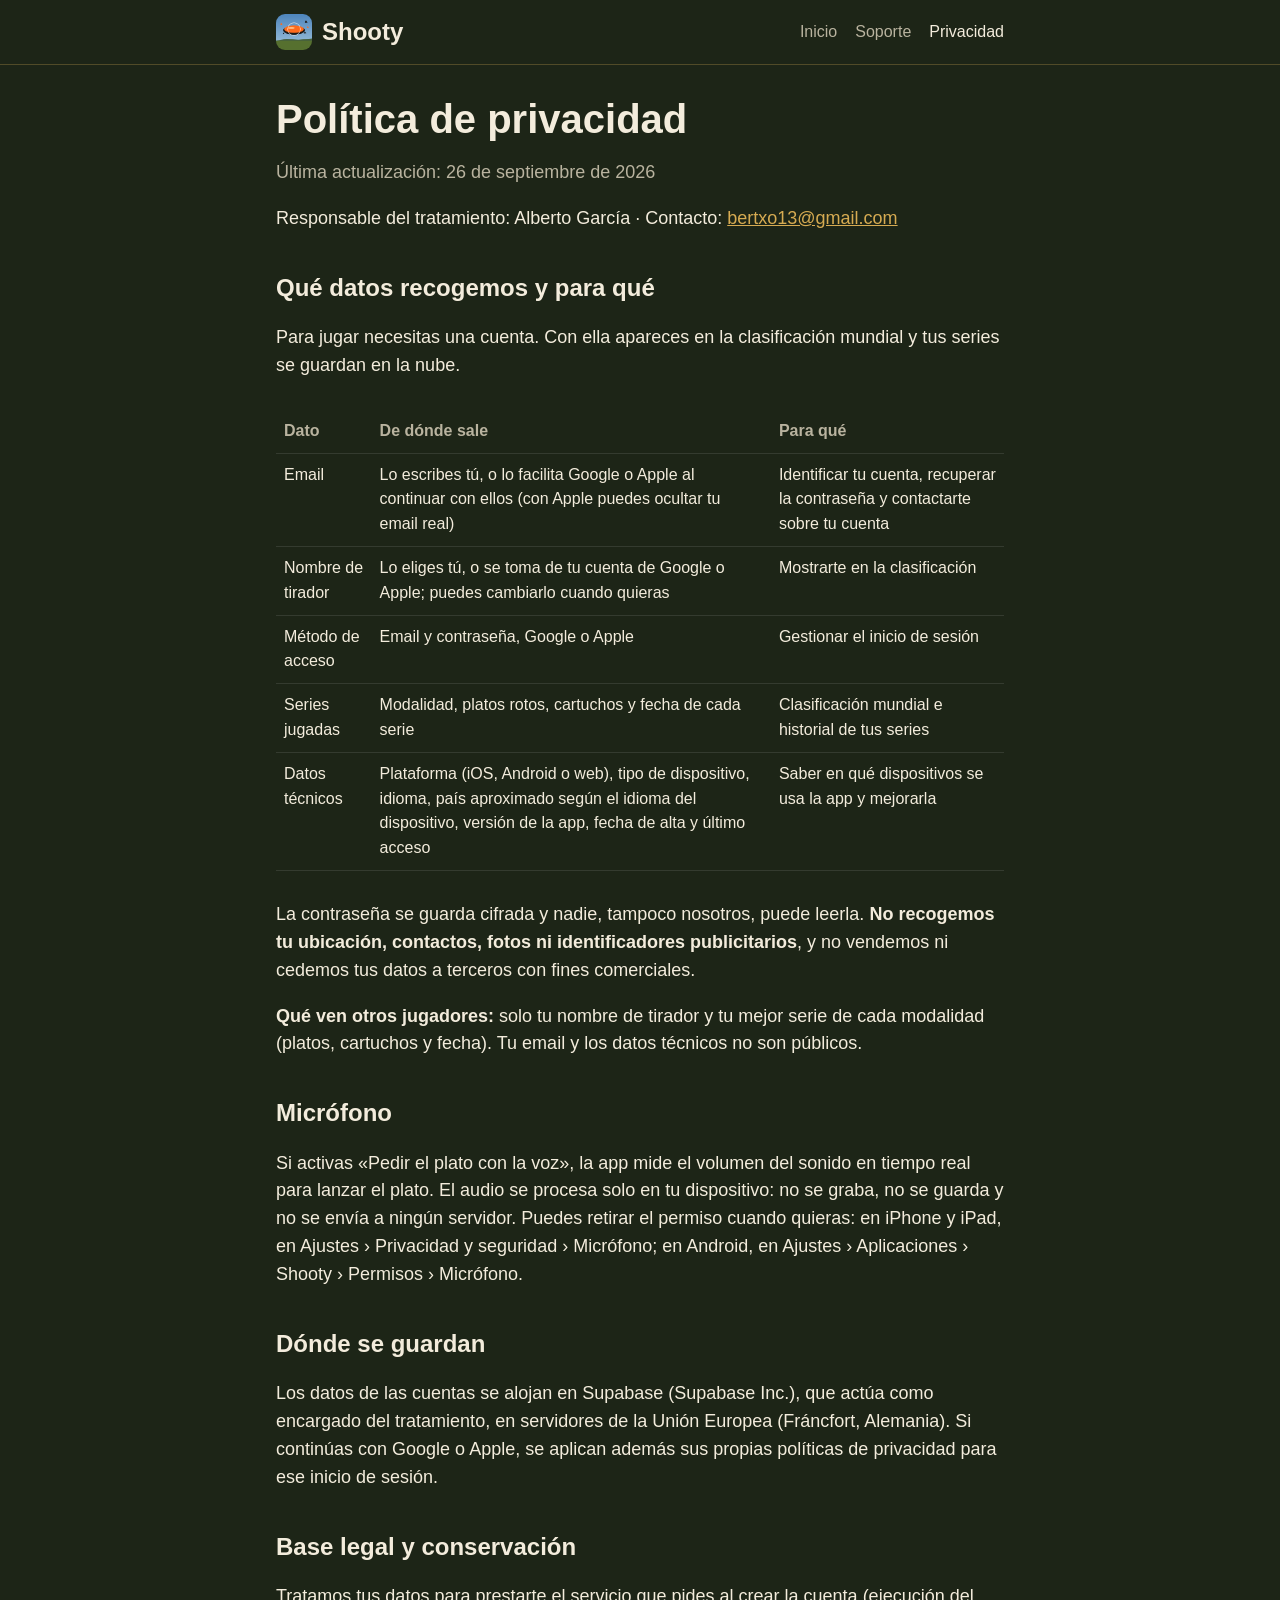
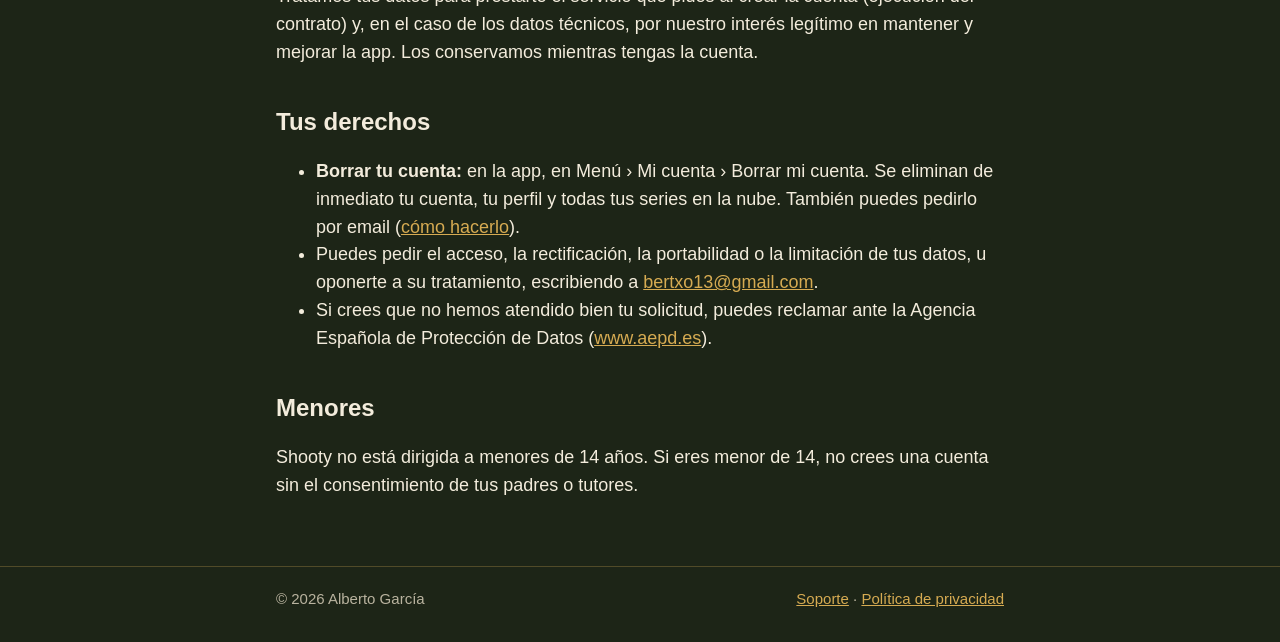
==== privacidad.html @ 73226e89 "Web de Shooty: inicio, soporte, privacidad y cuenta Co-Authored-By: Claude Opus 5.5 <noreply@anthrop" ====
<!DOCTYPE html>
<html lang="es">
<head>
<meta charset="utf-8">
<meta name="viewport" content="width=device-width, initial-scale=1">
<title>Política de privacidad · Shooty</title>
<meta name="description" content="Qué datos recoge Shooty, para qué los usa y cómo puedes borrarlos.">
<link rel="icon" href="favicon.png">
<link rel="stylesheet" href="estilo.css">
</head>
<body>
<header><div class="wrap">
  <a class="brand" href="./"><img src="icono.png" alt="">Shooty</a>
  <nav><a href="./">Inicio</a><a href="soporte.html">Soporte</a><a href="privacidad.html" aria-current="page">Privacidad</a></nav>
</div></header>
<main><div class="wrap">
  <h1>Política de privacidad</h1>
  <p class="muted">Última actualización: 26 de septiembre de 2026</p>
  <p>Responsable del tratamiento: Alberto García · Contacto: <a href="mailto:bertxo13@gmail.com">bertxo13@gmail.com</a></p>

  <h2>Qué datos recogemos y para qué</h2>
  <p>Para jugar necesitas una cuenta. Con ella apareces en la clasificación mundial y tus series se guardan en la nube.</p>
  <div class="table-scroll"><table>
    <thead><tr><th>Dato</th><th>De dónde sale</th><th>Para qué</th></tr></thead>
    <tbody>
      <tr><td>Email</td><td>Lo escribes tú, o lo facilita Google o Apple al continuar con ellos (con Apple puedes ocultar tu email real)</td><td>Identificar tu cuenta, recuperar la contraseña y contactarte sobre tu cuenta</td></tr>
      <tr><td>Nombre de tirador</td><td>Lo eliges tú, o se toma de tu cuenta de Google o Apple; puedes cambiarlo cuando quieras</td><td>Mostrarte en la clasificación</td></tr>
      <tr><td>Método de acceso</td><td>Email y contraseña, Google o Apple</td><td>Gestionar el inicio de sesión</td></tr>
      <tr><td>Series jugadas</td><td>Modalidad, platos rotos, cartuchos y fecha de cada serie</td><td>Clasificación mundial e historial de tus series</td></tr>
      <tr><td>Datos técnicos</td><td>Plataforma (iOS, Android o web), tipo de dispositivo, idioma, país aproximado según el idioma del dispositivo, versión de la app, fecha de alta y último acceso</td><td>Saber en qué dispositivos se usa la app y mejorarla</td></tr>
    </tbody>
  </table></div>
  <p>La contraseña se guarda cifrada y nadie, tampoco nosotros, puede leerla. <b>No recogemos tu ubicación, contactos, fotos ni identificadores publicitarios</b>, y no vendemos ni cedemos tus datos a terceros con fines comerciales.</p>
  <p><b>Qué ven otros jugadores:</b> solo tu nombre de tirador y tu mejor serie de cada modalidad (platos, cartuchos y fecha). Tu email y los datos técnicos no son públicos.</p>

  <h2>Micrófono</h2>
  <p>Si activas «Pedir el plato con la voz», la app mide el volumen del sonido en tiempo real para lanzar el plato. El audio se procesa solo en tu dispositivo: no se graba, no se guarda y no se envía a ningún servidor. Puedes retirar el permiso cuando quieras: en iPhone y iPad, en Ajustes › Privacidad y seguridad › Micrófono; en Android, en Ajustes › Aplicaciones › Shooty › Permisos › Micrófono.</p>

  <h2>Dónde se guardan</h2>
  <p>Los datos de las cuentas se alojan en Supabase (Supabase Inc.), que actúa como encargado del tratamiento, en servidores de la Unión Europea (Fráncfort, Alemania). Si continúas con Google o Apple, se aplican además sus propias políticas de privacidad para ese inicio de sesión.</p>

  <h2>Base legal y conservación</h2>
  <p>Tratamos tus datos para prestarte el servicio que pides al crear la cuenta (ejecución del contrato) y, en el caso de los datos técnicos, por nuestro interés legítimo en mantener y mejorar la app. Los conservamos mientras tengas la cuenta.</p>

  <h2>Tus derechos</h2>
  <ul>
    <li><b>Borrar tu cuenta:</b> en la app, en Menú › Mi cuenta › Borrar mi cuenta. Se eliminan de inmediato tu cuenta, tu perfil y todas tus series en la nube. También puedes pedirlo por email (<a href="soporte.html#borrar-cuenta">cómo hacerlo</a>).</li>
    <li>Puedes pedir el acceso, la rectificación, la portabilidad o la limitación de tus datos, u oponerte a su tratamiento, escribiendo a <a href="mailto:bertxo13@gmail.com">bertxo13@gmail.com</a>.</li>
    <li>Si crees que no hemos atendido bien tu solicitud, puedes reclamar ante la Agencia Española de Protección de Datos (<a href="https://www.aepd.es">www.aepd.es</a>).</li>
  </ul>

  <h2>Menores</h2>
  <p>Shooty no está dirigida a menores de 14 años. Si eres menor de 14, no crees una cuenta sin el consentimiento de tus padres o tutores.</p>
</div></main>
<footer><div class="wrap"><span>© 2026 Alberto García</span><span><a href="soporte.html">Soporte</a> · <a href="privacidad.html">Política de privacidad</a></span></div></footer>
</body>
</html>
---- estilo.css ----
:root{
  --bg:#1d2517;--panel:#27311f;--line:rgba(214,171,82,.28);
  --paper:#f3ecdc;--muted:#b9b39f;--brass:#d6ab52;--clay:#ff6b1c;--err:#ff9b8a;
  color-scheme:dark;
}
*,*::before,*::after{box-sizing:border-box}
html{-webkit-text-size-adjust:100%}
body{margin:0;background:var(--bg);color:var(--paper);
  font:18px/1.55 "Avenir Next","Segoe UI",Roboto,Helvetica,Arial,sans-serif}
a{color:var(--brass)}
a:focus-visible,button:focus-visible,input:focus-visible{outline:3px solid var(--brass);outline-offset:2px}
.wrap{max-width:760px;margin:0 auto;padding:0 16px}
header{border-bottom:1px solid var(--line)}
header .wrap{display:flex;align-items:center;justify-content:space-between;gap:12px;min-height:64px;flex-wrap:wrap}
.brand{display:flex;align-items:center;gap:10px;color:var(--paper);text-decoration:none;font-weight:800;font-size:24px}
.brand img{width:36px;height:36px;border-radius:9px}
nav{display:flex;gap:18px;flex-wrap:wrap}
nav a{color:var(--muted);text-decoration:none;font-size:16px}
nav a:hover,nav a[aria-current="page"]{color:var(--paper)}
main{padding:32px 0 48px}
h1{font-size:40px;line-height:1.1;margin:0 0 12px}
h2{font-size:24px;margin:36px 0 8px}
h3{font-size:19px;margin:24px 0 4px}
p,li{color:var(--paper)}
.lead{font-size:21px;color:var(--muted);margin:0 0 24px}
.muted{color:var(--muted)}
table{width:100%;border-collapse:collapse;font-size:16px;margin:12px 0}
th,td{text-align:left;vertical-align:top;padding:9px 8px;border-bottom:1px solid rgba(255,255,255,.1)}
th{color:var(--muted);font-weight:600}
.table-scroll{overflow-x:auto}
.card{background:var(--panel);border:1px solid var(--line);border-radius:8px;padding:20px;margin:20px 0}
.hero{display:grid;grid-template-columns:auto 1fr;gap:24px;align-items:center;margin-bottom:12px}
.hero img{width:120px;height:120px;border-radius:26px;box-shadow:0 12px 30px rgba(0,0,0,.45)}
.features{display:grid;grid-template-columns:repeat(auto-fit,minmax(200px,1fr));gap:12px;padding:0;list-style:none}
.features li{background:var(--panel);border:1px solid var(--line);border-radius:8px;padding:14px 16px}
.features b{display:block;margin-bottom:4px}
.badge{display:inline-block;margin-top:8px;padding:10px 16px;border-radius:8px;background:#000;color:#fff;border:1px solid #555;font-weight:600;text-decoration:none}
details{border-bottom:1px solid rgba(255,255,255,.1);padding:10px 0}
summary{cursor:pointer;font-weight:600}
details p{margin:8px 0 4px}
form{display:grid;gap:10px;max-width:380px}
input{width:100%;padding:12px;border-radius:6px;border:1px solid rgba(255,255,255,.25);background:rgba(255,255,255,.06);color:var(--paper);font:inherit}
button{padding:12px;border:0;border-radius:6px;background:var(--brass);color:#231c0c;font:inherit;font-weight:700;cursor:pointer}
button:disabled{opacity:.5;cursor:default}
.msg{min-height:1.4em;color:var(--brass)}
.msg.err{color:var(--err)}
.hidden{display:none!important}
footer{border-top:1px solid var(--line);padding:20px 0 32px;color:var(--muted);font-size:15px}
footer .wrap{display:flex;gap:16px;flex-wrap:wrap;justify-content:space-between}
@media (max-width:560px){
  h1{font-size:32px}
  .hero{grid-template-columns:1fr}
  .hero img{width:96px;height:96px;border-radius:22px}
}
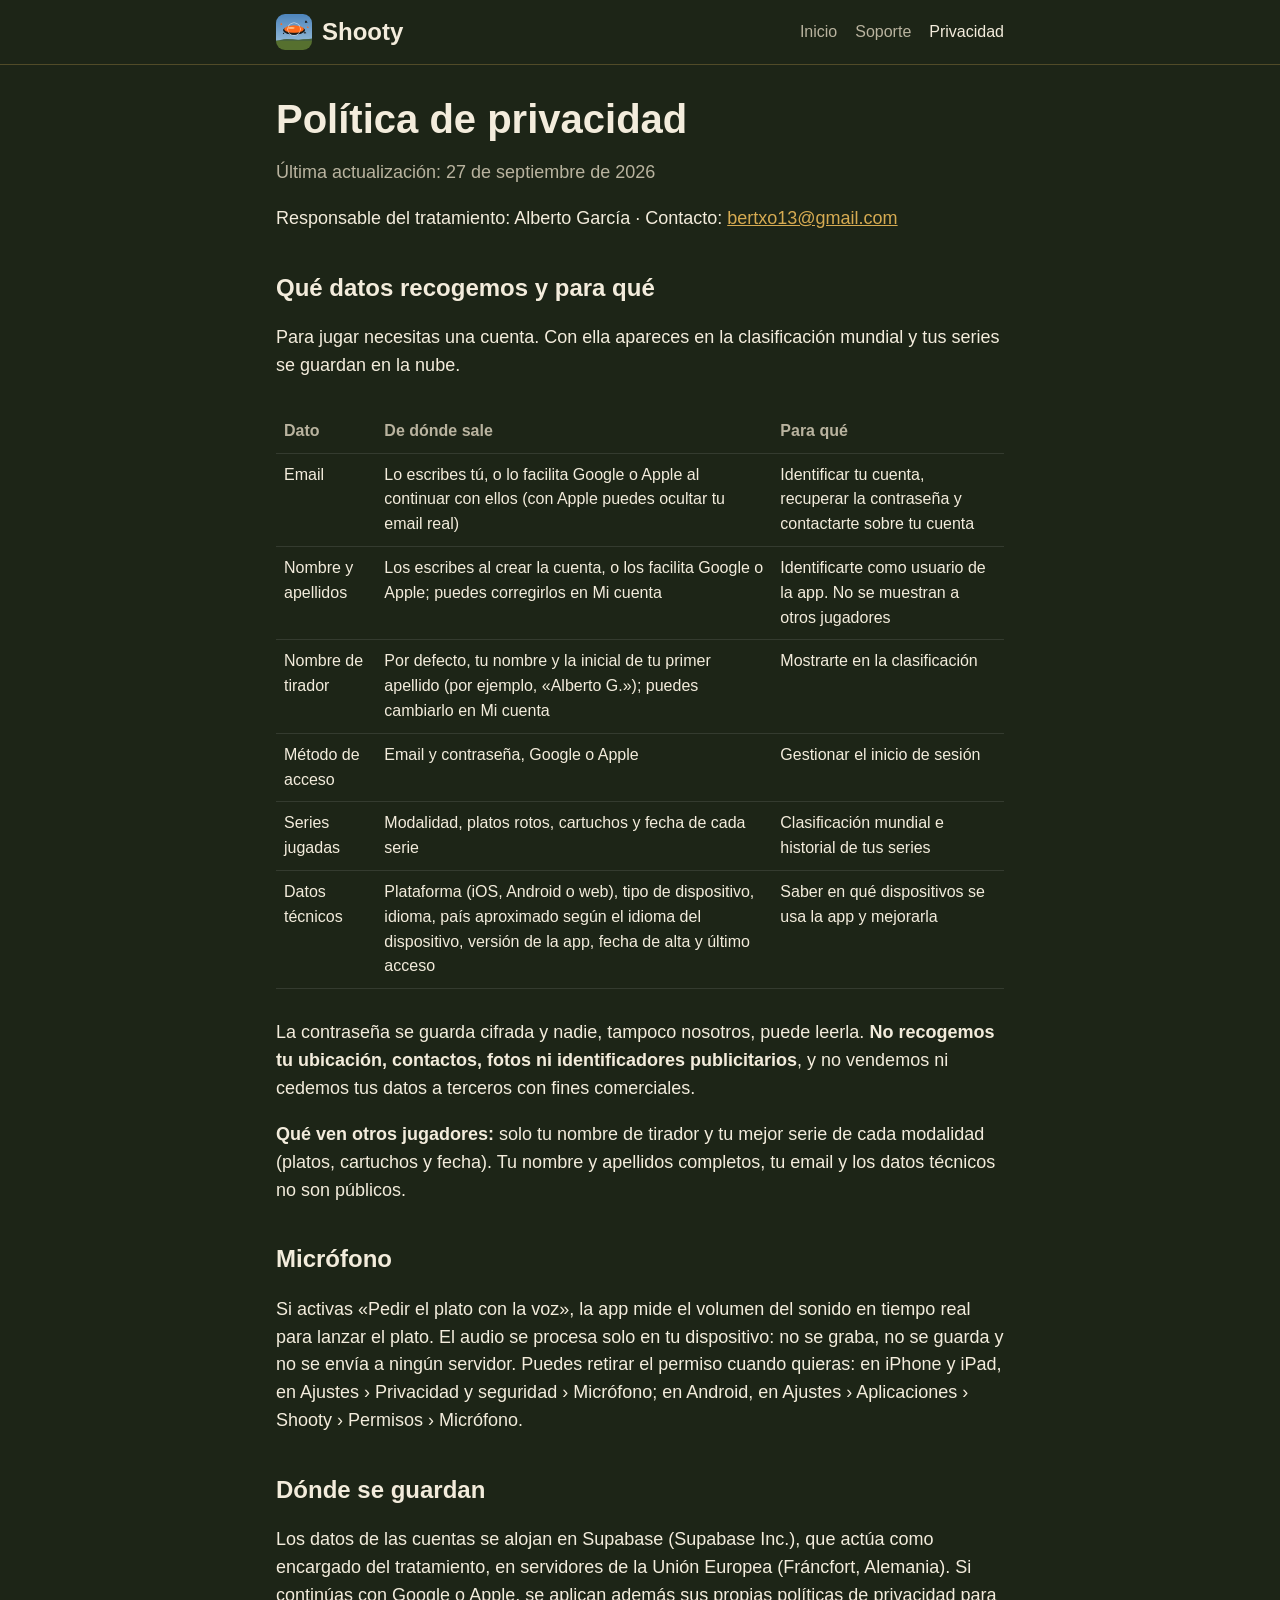
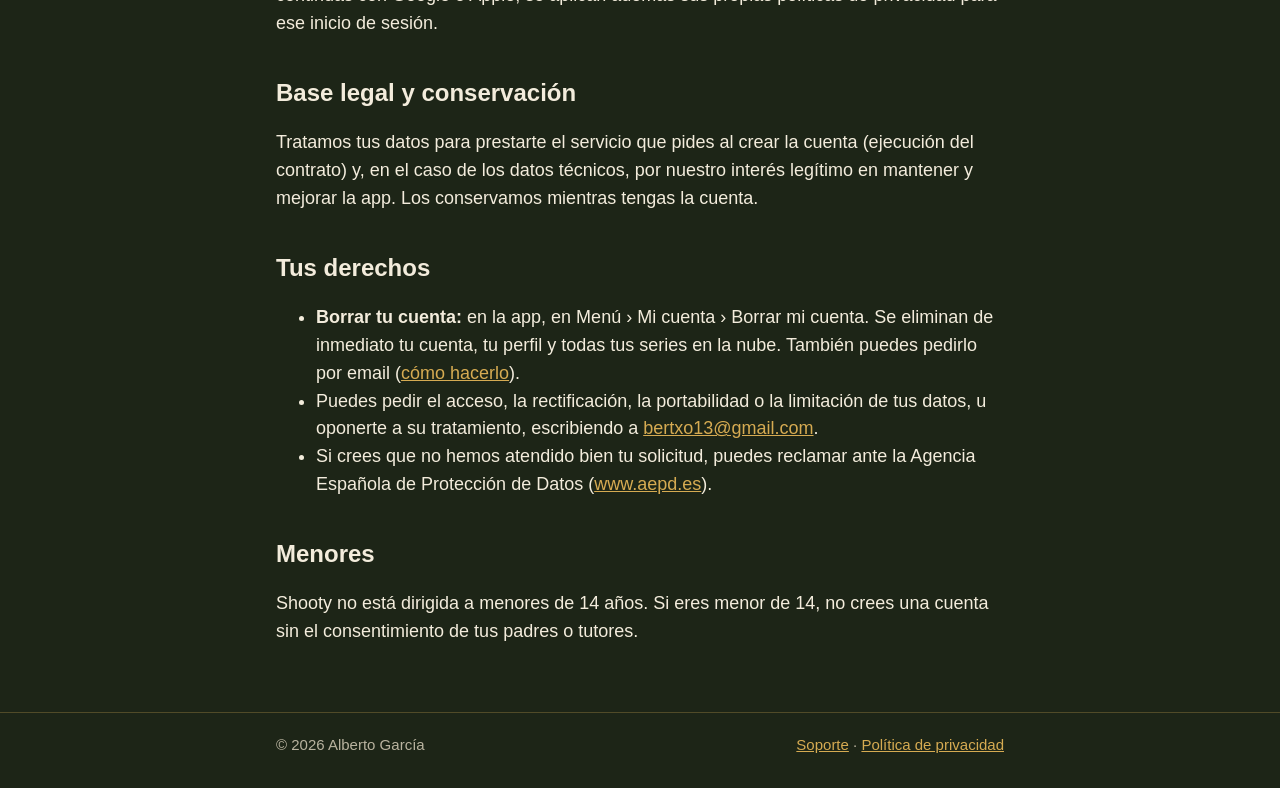
==== commit d034613f: "Nombre y apellidos en la política de privacidad y Compak Sporting Co-Authored-By: Claude Opus 5.5 <n" ====
--- a/privacidad.html
+++ b/privacidad.html
@@ -15,7 +15,7 @@
 </div></header>
 <main><div class="wrap">
   <h1>Política de privacidad</h1>
-  <p class="muted">Última actualización: 26 de septiembre de 2026</p>
+  <p class="muted">Última actualización: 27 de septiembre de 2026</p>
   <p>Responsable del tratamiento: Alberto García · Contacto: <a href="mailto:bertxo13@gmail.com">bertxo13@gmail.com</a></p>
 
   <h2>Qué datos recogemos y para qué</h2>
@@ -24,14 +24,15 @@
     <thead><tr><th>Dato</th><th>De dónde sale</th><th>Para qué</th></tr></thead>
     <tbody>
       <tr><td>Email</td><td>Lo escribes tú, o lo facilita Google o Apple al continuar con ellos (con Apple puedes ocultar tu email real)</td><td>Identificar tu cuenta, recuperar la contraseña y contactarte sobre tu cuenta</td></tr>
-      <tr><td>Nombre de tirador</td><td>Lo eliges tú, o se toma de tu cuenta de Google o Apple; puedes cambiarlo cuando quieras</td><td>Mostrarte en la clasificación</td></tr>
+      <tr><td>Nombre y apellidos</td><td>Los escribes al crear la cuenta, o los facilita Google o Apple; puedes corregirlos en Mi cuenta</td><td>Identificarte como usuario de la app. No se muestran a otros jugadores</td></tr>
+      <tr><td>Nombre de tirador</td><td>Por defecto, tu nombre y la inicial de tu primer apellido (por ejemplo, «Alberto G.»); puedes cambiarlo en Mi cuenta</td><td>Mostrarte en la clasificación</td></tr>
       <tr><td>Método de acceso</td><td>Email y contraseña, Google o Apple</td><td>Gestionar el inicio de sesión</td></tr>
       <tr><td>Series jugadas</td><td>Modalidad, platos rotos, cartuchos y fecha de cada serie</td><td>Clasificación mundial e historial de tus series</td></tr>
       <tr><td>Datos técnicos</td><td>Plataforma (iOS, Android o web), tipo de dispositivo, idioma, país aproximado según el idioma del dispositivo, versión de la app, fecha de alta y último acceso</td><td>Saber en qué dispositivos se usa la app y mejorarla</td></tr>
     </tbody>
   </table></div>
   <p>La contraseña se guarda cifrada y nadie, tampoco nosotros, puede leerla. <b>No recogemos tu ubicación, contactos, fotos ni identificadores publicitarios</b>, y no vendemos ni cedemos tus datos a terceros con fines comerciales.</p>
-  <p><b>Qué ven otros jugadores:</b> solo tu nombre de tirador y tu mejor serie de cada modalidad (platos, cartuchos y fecha). Tu email y los datos técnicos no son públicos.</p>
+  <p><b>Qué ven otros jugadores:</b> solo tu nombre de tirador y tu mejor serie de cada modalidad (platos, cartuchos y fecha). Tu nombre y apellidos completos, tu email y los datos técnicos no son públicos.</p>
 
   <h2>Micrófono</h2>
   <p>Si activas «Pedir el plato con la voz», la app mide el volumen del sonido en tiempo real para lanzar el plato. El audio se procesa solo en tu dispositivo: no se graba, no se guarda y no se envía a ningún servidor. Puedes retirar el permiso cuando quieras: en iPhone y iPad, en Ajustes › Privacidad y seguridad › Micrófono; en Android, en Ajustes › Aplicaciones › Shooty › Permisos › Micrófono.</p>
